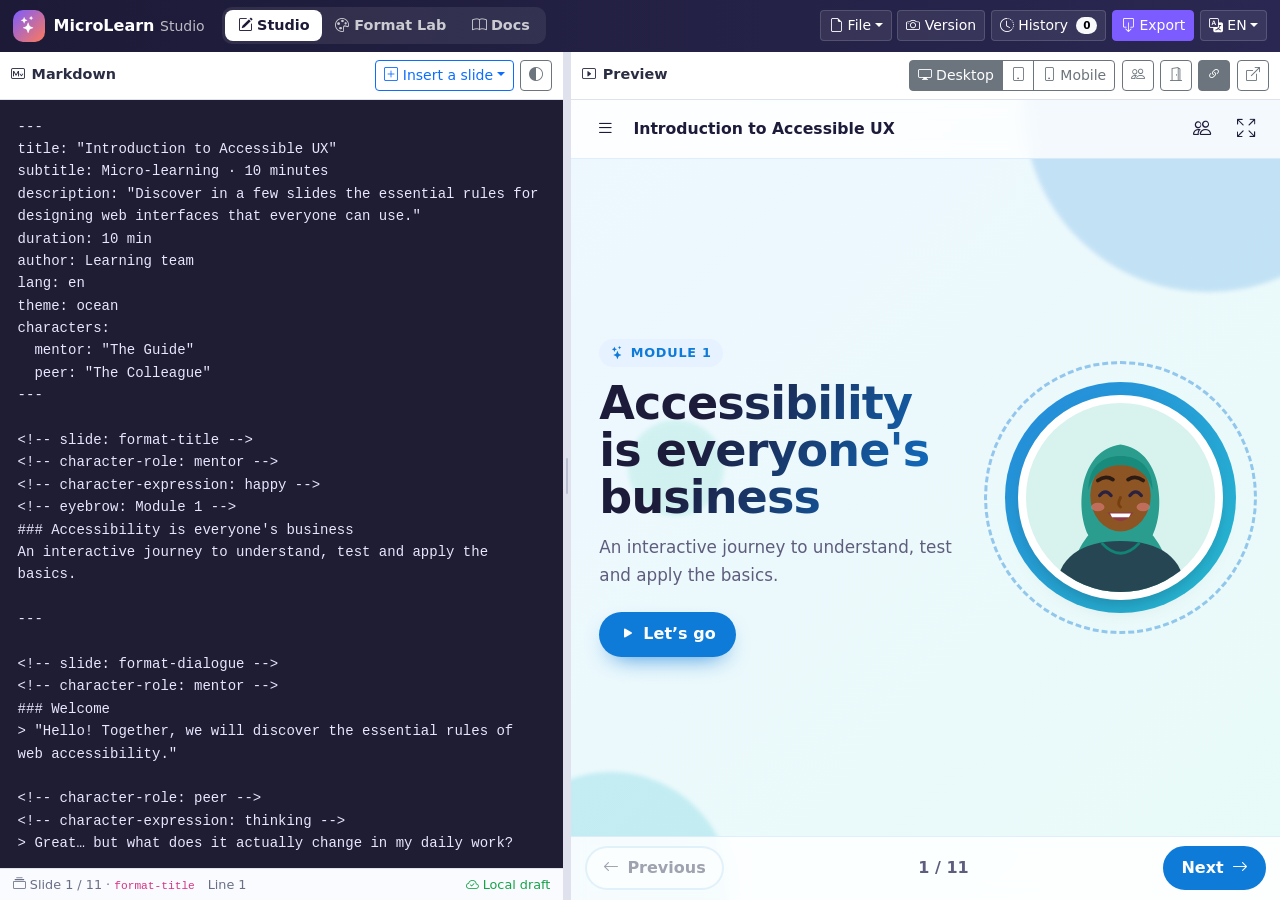
==== index.html @ c0829771 "internationalisation" ====
<!doctype html>
<html lang="fr">
<head>
  <meta charset="utf-8">
  <meta name="viewport" content="width=device-width, initial-scale=1">
  <title>MicroLearn Studio</title>
  <link rel="stylesheet" href="vendor/bootstrap/css/bootstrap.min.css">
  <link rel="stylesheet" href="vendor/bootstrap-icons/bootstrap-icons.min.css">
  <link rel="stylesheet" href="css/studio.css">
</head>
<body class="studio">

  <nav class="st-nav d-flex align-items-center">
    <a class="st-brand" href="index.html"><span class="logo"><i class="bi bi-stars"></i></span><span>MicroLearn <small class="st-hide-sm">Studio</small></span></a>
    <div class="st-spaces">
      <a href="index.html" class="active"><i class="bi bi-pencil-square"></i> <span class="st-hide-sm" data-i18n="c.studio"></span></a>
      <a href="lab.html"><i class="bi bi-palette"></i> <span class="st-hide-sm" data-i18n="c.lab"></span></a>
      <a href="docs/index.html"><i class="bi bi-book"></i> <span class="st-hide-sm" data-i18n="c.docs"></span></a>
    </div>
    <div class="st-actions">
      <div class="dropdown">
        <button class="btn btn-sm btn-st dropdown-toggle" data-bs-toggle="dropdown" aria-expanded="false"><i class="bi bi-file-earmark"></i> <span class="st-hide-sm" data-i18n="s.file"></span></button>
        <ul class="dropdown-menu dropdown-menu-end">
          <li><button class="dropdown-item" id="act-new"><i class="bi bi-file-earmark-plus me-2"></i><span data-i18n="s.new"></span></button></li>
          <li><button class="dropdown-item" id="act-open"><i class="bi bi-folder2-open me-2"></i><span data-i18n="s.open"></span></button></li>
          <li><button class="dropdown-item" id="act-sample"><i class="bi bi-lightbulb me-2"></i><span data-i18n="s.sample"></span></button></li>
          <li><hr class="dropdown-divider"></li>
          <li><button class="dropdown-item" id="act-save-md"><i class="bi bi-filetype-md me-2"></i><span data-i18n="s.downloadMd"></span></button></li>
        </ul>
      </div>
      <button class="btn btn-sm btn-st" id="act-snapshot" data-i18n-title="s.versionTitle"><i class="bi bi-camera"></i> <span class="st-hide-sm" data-i18n="s.version"></span></button>
      <button class="btn btn-sm btn-st position-relative" id="act-history" data-bs-toggle="offcanvas" data-bs-target="#history" data-i18n-title="s.historyTitle">
        <i class="bi bi-clock-history"></i> <span class="st-hide-sm" data-i18n="s.history"></span>
        <span class="badge rounded-pill text-bg-light ms-1" id="history-count">0</span>
      </button>
      <button class="btn btn-sm btn-accent" data-bs-toggle="modal" data-bs-target="#export-modal"><i class="bi bi-box-arrow-down"></i> <span class="st-hide-sm" data-i18n="s.export"></span></button>
      <div id="lang-switch"></div>
    </div>
  </nav>
  <div class="st-mobile-tabs" role="tablist">
    <button class="active" data-view="edit" role="tab" aria-selected="true"><i class="bi bi-pencil"></i> <span data-i18n="s.tabEdit"></span></button>
    <button data-view="preview" role="tab" aria-selected="false"><i class="bi bi-play-btn"></i> <span data-i18n="s.tabPreview"></span></button>
  </div>

  <main class="st-main" data-view="edit" id="main">
    <!-- ÉDITEUR -->
    <section class="st-pane st-pane-editor" data-i18n-aria="s.editorAria">
      <div class="st-pane-toolbar">
        <span class="st-pane-title"><i class="bi bi-markdown"></i> Markdown</span>
        <div class="dropdown">
          <button class="btn btn-sm btn-outline-primary dropdown-toggle" data-bs-toggle="dropdown" aria-expanded="false"><i class="bi bi-plus-square"></i> <span data-i18n="s.insert"></span></button>
          <div class="dropdown-menu dropdown-menu-end st-format-menu" id="format-menu"></div>
        </div>
        <button class="btn btn-sm btn-outline-secondary" id="act-theme" data-i18n-title="s.editorTheme" data-i18n-aria="s.editorTheme"><i class="bi bi-circle-half"></i></button>
      </div>
      <div class="st-editor-wrap">
        <textarea id="editor" class="st-code" spellcheck="false" data-i18n-aria="s.editorTextarea"></textarea>
      </div>
      <div class="st-diag" id="diag"></div>
      <div class="st-status">
        <span id="st-slide"><i class="bi bi-collection"></i> –</span>
        <span id="st-line"></span>
        <span id="st-saved" class="ms-auto"></span>
      </div>
    </section>

    <div class="st-splitter" id="splitter" role="separator" aria-orientation="vertical" data-i18n-aria="c.resize" tabindex="0"></div>

    <!-- APERÇU -->
    <section class="st-pane st-pane-preview" data-i18n-aria="c.preview">
      <div class="st-pane-toolbar">
        <span class="st-pane-title"><i class="bi bi-play-btn"></i> <span data-i18n="c.preview"></span></span>
        <div class="btn-group btn-group-sm" role="group" data-i18n-aria="c.deviceGroup">
          <input type="radio" class="btn-check" name="device" id="dev-desktop" value="desktop" checked>
          <label class="btn btn-outline-secondary" for="dev-desktop" data-i18n-title="c.deviceDesktop"><i class="bi bi-display"></i> <span class="d-none d-xl-inline" data-i18n="c.desktop"></span></label>
          <input type="radio" class="btn-check" name="device" id="dev-tablet" value="tablet">
          <label class="btn btn-outline-secondary" for="dev-tablet" data-i18n-title="c.deviceTablet"><i class="bi bi-tablet"></i></label>
          <input type="radio" class="btn-check" name="device" id="dev-mobile" value="mobile">
          <label class="btn btn-outline-secondary" for="dev-mobile" data-i18n-title="c.deviceMobile"><i class="bi bi-phone"></i> <span class="d-none d-xl-inline" data-i18n="c.mobile"></span></label>
        </div>
        <button class="btn btn-sm btn-outline-secondary" id="act-cast" data-i18n-title="s.cast" data-i18n-aria="s.cast"><i class="bi bi-people"></i></button>
        <button class="btn btn-sm btn-outline-secondary" id="act-welcome" data-i18n-title="s.welcome" data-i18n-aria="s.welcome"><i class="bi bi-door-open"></i></button>
        <input type="checkbox" class="btn-check" id="act-sync" checked autocomplete="off">
        <label class="btn btn-sm btn-outline-secondary" for="act-sync" data-i18n-title="s.sync"><i class="bi bi-link-45deg"></i></label>
        <button class="btn btn-sm btn-outline-secondary" id="act-popup" data-i18n-title="s.popup" data-i18n-aria="s.popup"><i class="bi bi-box-arrow-up-right"></i></button>
      </div>
      <div class="st-preview-area" id="preview-area" data-device="desktop">
        <div class="st-device" id="device"><iframe id="preview" src="player.html" data-i18n-title="s.iframe"></iframe></div>
        <span class="st-device-label" id="device-label"></span>
      </div>
    </section>
  </main>

  <!-- HISTORIQUE -->
  <div class="offcanvas offcanvas-end" tabindex="-1" id="history" aria-labelledby="history-title" style="--bs-offcanvas-width: 420px">
    <div class="offcanvas-header border-bottom">
      <h5 class="offcanvas-title" id="history-title"><i class="bi bi-clock-history"></i> <span data-i18n="s.historyTitle"></span></h5>
      <button type="button" class="btn-close" data-bs-dismiss="offcanvas" data-i18n-aria="c.close"></button>
    </div>
    <div class="offcanvas-body">
      <p class="small text-secondary" data-i18n="s.historyIntro"></p>
      <div id="history-list"></div>
    </div>
  </div>

  <!-- SNAPSHOT -->
  <div class="modal fade" id="snapshot-modal" tabindex="-1" aria-labelledby="snapshot-title" aria-hidden="true">
    <div class="modal-dialog modal-dialog-centered">
      <form class="modal-content" id="snapshot-form">
        <div class="modal-header"><h5 class="modal-title" id="snapshot-title"><i class="bi bi-camera"></i> <span data-i18n="s.snapTitle"></span></h5>
          <button type="button" class="btn-close" data-bs-dismiss="modal" data-i18n-aria="c.close"></button></div>
        <div class="modal-body">
          <label class="form-label" for="snapshot-label" data-i18n="s.snapLabel"></label>
          <input class="form-control" id="snapshot-label" maxlength="80" required>
          <div class="form-text" data-i18n="s.snapHelp"></div>
        </div>
        <div class="modal-footer"><button type="button" class="btn btn-light" data-bs-dismiss="modal" data-i18n="c.cancel"></button>
          <button class="btn btn-accent" type="submit"><i class="bi bi-check-lg"></i> <span data-i18n="c.save"></span></button></div>
      </form>
    </div>
  </div>

  <!-- EXPORT -->
  <div class="modal fade" id="export-modal" tabindex="-1" aria-labelledby="export-title" aria-hidden="true">
    <div class="modal-dialog modal-dialog-centered modal-lg">
      <div class="modal-content">
        <div class="modal-header"><h5 class="modal-title" id="export-title"><i class="bi bi-box-arrow-down"></i> <span data-i18n="s.exportTitle"></span></h5>
          <button type="button" class="btn-close" data-bs-dismiss="modal" data-i18n-aria="c.close"></button></div>
        <div class="modal-body">
          <div class="row g-3" role="radiogroup" data-i18n-aria="s.exportType">
            <div class="col-md-4"><input type="radio" class="btn-check" name="export-type" id="ex-zip" value="zip" checked>
              <label class="btn btn-outline-primary w-100 h-100 text-start p-3" for="ex-zip"><i class="bi bi-file-zip fs-3 d-block mb-1"></i>
              <strong data-i18n="s.exZip"></strong><br><small data-i18n="s.exZipDesc"></small></label></div>
            <div class="col-md-4"><input type="radio" class="btn-check" name="export-type" id="ex-html" value="html">
              <label class="btn btn-outline-primary w-100 h-100 text-start p-3" for="ex-html"><i class="bi bi-filetype-html fs-3 d-block mb-1"></i>
              <strong data-i18n="s.exHtml"></strong><br><small data-i18n="s.exHtmlDesc"></small></label></div>
            <div class="col-md-4"><input type="radio" class="btn-check" name="export-type" id="ex-scorm" value="scorm">
              <label class="btn btn-outline-primary w-100 h-100 text-start p-3" for="ex-scorm"><i class="bi bi-mortarboard fs-3 d-block mb-1"></i>
              <strong data-i18n="s.exScorm"></strong><br><small data-i18n="s.exScormDesc"></small></label></div>
          </div>
          <div class="alert alert-light border mt-3 mb-0 small" id="export-summary"></div>
          <div class="progress mt-3" style="height:8px" hidden id="export-progress"><div class="progress-bar progress-bar-striped progress-bar-animated" style="width:0"></div></div>
          <div id="export-msg" class="mt-2 small"></div>
        </div>
        <div class="modal-footer"><button type="button" class="btn btn-light" data-bs-dismiss="modal" data-i18n="c.close"></button>
          <button class="btn btn-accent" id="export-go"><i class="bi bi-download"></i> <span data-i18n="s.exGo"></span></button></div>
      </div>
    </div>
  </div>

  <div class="toast-container position-fixed bottom-0 end-0 p-3" id="toasts"></div>

  <script src="vendor/bootstrap/js/bootstrap.bundle.min.js"></script>
  <script src="vendor/marked/marked.min.js"></script>
  <script src="js/core/mls.js"></script>
  <script src="js/core/i18n.js"></script>
  <script src="js/studio/i18n-ui.js"></script>
  <script src="js/core/yaml.js"></script>
  <script src="js/core/template.js"></script>
  <script src="js/core/parser.js"></script>
  <script src="js/core/formats.js"></script>
  <script src="js/formats/title.js"></script>
  <script src="js/formats/content.js"></script>
  <script src="js/formats/dialogue.js"></script>
  <script src="js/formats/conseil.js"></script>
  <script src="js/formats/quiz.js"></script>
  <script src="js/formats/flashcards.js"></script>
  <script src="js/formats/timeline.js"></script>
  <script src="js/formats/hotspots.js"></script>
  <script src="js/formats/tabs.js"></script>
  <script src="assets/characters/catalog.js"></script>
  <script src="js/studio/sample.js"></script>
  <script src="js/studio/sample-en.js"></script>
  <script src="js/studio/ui.js"></script>
  <script src="js/studio/versions.js"></script>
  <script src="js/studio/zip.js"></script>
  <script src="js/studio/exporter.js"></script>
  <script src="js/studio/studio.js"></script>
</body>
</html>
---- css/studio.css ----
/* ==========================================================================
   MicroLearn — interface du Studio et du Format Lab
   ========================================================================== */
:root {
  --st-nav: #1c1a36;
  --st-nav-2: #2a2752;
  --st-accent: #7c5cff;
  --st-bg: #eef0f6;
  --st-pane: #ffffff;
  --st-border: #dfe2ec;
  --st-muted: #6b6f85;
  --st-code-bg: #1e1d33;
  --st-code-ink: #e8e6ff;
}
html, body { height: 100%; }
body.studio { display: flex; flex-direction: column; background: var(--st-bg); overflow: hidden; }

/* Barre de navigation */
.st-nav { background: linear-gradient(90deg, var(--st-nav), var(--st-nav-2)); color: #fff; padding: .45rem .8rem; gap: .5rem; flex-wrap: nowrap; }
.st-brand { display: flex; align-items: center; gap: .55rem; font-weight: 800; color: #fff; text-decoration: none; white-space: nowrap; }
.st-brand .logo { width: 32px; height: 32px; border-radius: 10px; display: grid; place-items: center;
  background: linear-gradient(135deg, #7c5cff, #ff7a59); font-size: 1.05rem; }
.st-brand small { font-weight: 500; opacity: .7; }
.st-spaces { display: flex; background: rgba(255,255,255,.08); border-radius: 10px; padding: 3px; margin-left: .6rem; }
.st-spaces a { color: rgba(255,255,255,.75); text-decoration: none; padding: .3rem .8rem; border-radius: 8px; font-size: .9rem; font-weight: 600; white-space: nowrap; }
.st-spaces a.active { background: #fff; color: var(--st-nav); }
.st-spaces a:not(.active):hover { color: #fff; background: rgba(255,255,255,.1); }
.st-actions { margin-left: auto; display: flex; gap: .35rem; align-items: center; }
.st-actions .btn { white-space: nowrap; }
.btn-st { --bs-btn-color: #fff; --bs-btn-bg: rgba(255,255,255,.08); --bs-btn-border-color: rgba(255,255,255,.15);
  --bs-btn-hover-color: #fff; --bs-btn-hover-bg: rgba(255,255,255,.18); --bs-btn-hover-border-color: rgba(255,255,255,.3);
  --bs-btn-active-bg: rgba(255,255,255,.25); --bs-btn-active-color: #fff; }
.btn-accent { --bs-btn-color: #fff; --bs-btn-bg: var(--st-accent); --bs-btn-border-color: var(--st-accent);
  --bs-btn-hover-bg: #6a48f5; --bs-btn-hover-border-color: #6a48f5; --bs-btn-hover-color: #fff; --bs-btn-active-bg: #5b3ae6; --bs-btn-active-color: #fff; }

/* Mise en page principale */
.st-main { flex: 1; min-height: 0; display: grid; grid-template-columns: var(--left, 44%) 8px 1fr; }
.st-pane { min-width: 0; min-height: 0; display: flex; flex-direction: column; background: var(--st-pane); }
.st-pane-toolbar { display: flex; align-items: center; gap: .4rem; padding: .45rem .7rem; border-bottom: 1px solid var(--st-border); flex-wrap: wrap; min-height: 48px; }
.st-pane-title { font-weight: 700; font-size: .9rem; display: flex; align-items: center; gap: .4rem; margin-right: auto; color: #2b2d42; }
.st-splitter { background: var(--st-border); cursor: col-resize; position: relative; }
.st-splitter::after { content: ""; position: absolute; left: 3px; top: 50%; width: 2px; height: 36px; margin-top: -18px; background: #b9bdd0; border-radius: 2px; }
.st-splitter:hover, .st-splitter:focus { background: #cfd3e3; outline: none; }

/* Éditeur */
.st-editor-wrap { position: relative; flex: 1; min-height: 0; display: flex; }
.st-code {
  flex: 1; width: 100%; border: 0; resize: none; outline: none; padding: 1rem 1.1rem;
  font: 14px/1.6 ui-monospace, SFMono-Regular, Menlo, Consolas, "Liberation Mono", monospace;
  background: var(--st-code-bg); color: var(--st-code-ink); caret-color: #ffb703; tab-size: 2;
}
.st-code::selection { background: rgba(124, 92, 255, .45); }
.st-code.light { background: #fbfbfe; color: #24243a; }
.st-status { display: flex; gap: .8rem; align-items: center; padding: .35rem .8rem; font-size: .8rem; color: var(--st-muted);
  border-top: 1px solid var(--st-border); background: #fafbfe; flex-wrap: wrap; }
.st-status .ok { color: #16a34a; }
.st-diag { max-height: 140px; overflow: auto; border-top: 1px solid var(--st-border); font-size: .82rem; }
.st-diag:empty { display: none; }
.st-diag button { display: flex; gap: .5rem; width: 100%; text-align: left; border: 0; background: #fff8e6; color: #7a4d00; padding: .35rem .8rem;
  border-bottom: 1px solid #f5e6bf; }
.st-diag button:hover { background: #fff0c7; }

/* Menu d'insertion de formats */
.st-format-menu { width: 340px; max-height: 70vh; overflow: auto; }
.st-format-menu .dropdown-item { white-space: normal; display: flex; gap: .7rem; align-items: flex-start; padding: .5rem .8rem; }
.st-format-menu .dropdown-item i { font-size: 1.2rem; color: var(--st-accent); margin-top: .1rem; }
.st-format-menu .dropdown-item small { display: block; color: var(--st-muted); line-height: 1.3; }

/* Aperçu */
.st-preview-area { flex: 1; min-height: 0; position: relative; overflow: hidden;
  background: radial-gradient(circle at 20% 10%, #f4f1ff, #e4e7f2); display: flex; align-items: center; justify-content: center; }
.st-device { background: #fff; transform-origin: center center; flex: none; }
.st-device iframe { display: block; width: 100%; height: 100%; border: 0; background: #fff; }
.st-preview-area[data-device="desktop"] .st-device { position: absolute; inset: 0; width: auto !important; height: auto !important; transform: none !important; }
.st-preview-area[data-device="mobile"] .st-device,
.st-preview-area[data-device="tablet"] .st-device { border: 12px solid #15142a; border-radius: 38px; box-shadow: 0 30px 60px -20px rgba(20, 10, 60, .55); overflow: hidden; box-sizing: content-box; }
.st-preview-area[data-device="tablet"] .st-device { border-radius: 26px; }
.st-device-label { position: absolute; bottom: 8px; left: 50%; transform: translateX(-50%); font-size: .75rem; color: var(--st-muted); }

/* Historique des versions */
.st-version { border: 1px solid var(--st-border); border-radius: 12px; padding: .7rem .8rem; margin-bottom: .6rem; background: #fff; }
.st-version.current { border-color: var(--st-accent); box-shadow: 0 0 0 2px rgba(124,92,255,.15); }
.st-version .meta { font-size: .78rem; color: var(--st-muted); }
.st-version .diff-add { color: #16a34a; } .st-version .diff-del { color: #dc2626; }

/* Onglets mobiles du Studio */
.st-mobile-tabs { display: none; }
@media (max-width: 991.98px) {
  .st-main { grid-template-columns: 1fr; }
  .st-splitter { display: none; }
  .st-main[data-view="edit"] .st-pane-preview { display: none; }
  .st-main[data-view="preview"] .st-pane-editor { display: none; }
  .st-mobile-tabs { display: flex; background: var(--st-nav-2); padding: 0 .5rem .45rem; gap: .3rem; }
  .st-mobile-tabs button { flex: 1; border: 0; border-radius: 8px; padding: .35rem; background: rgba(255,255,255,.08); color: #fff; font-weight: 600; }
  .st-mobile-tabs button.active { background: #fff; color: var(--st-nav); }
  .st-hide-sm { display: none !important; }
}

/* ---------------------- Format Lab ---------------------- */
.lab-main { flex: 1; min-height: 0; display: grid; grid-template-columns: 270px minmax(0, 1fr) 8px minmax(0, var(--right, 42%)); }
.lab-side { background: #f7f8fc; border-right: 1px solid var(--st-border); display: flex; flex-direction: column; min-height: 0; }
.lab-side-head { display: flex; align-items: center; gap: .3rem; padding: .6rem .7rem; border-bottom: 1px solid var(--st-border); }
.lab-list { overflow: auto; flex: 1; padding: .5rem; }
.lab-cat { font-size: .7rem; text-transform: uppercase; letter-spacing: .08em; color: var(--st-muted); font-weight: 800; margin: .7rem .4rem .3rem; }
.lab-item { width: 100%; display: flex; gap: .6rem; align-items: center; text-align: left; border: 1px solid transparent; background: none;
  padding: .45rem .55rem; border-radius: 10px; font-size: .9rem; color: #24243a; }
.lab-item i.ico { font-size: 1.1rem; color: var(--st-accent); width: 1.3rem; text-align: center; }
.lab-item:hover { background: #eceefa; }
.lab-item.active { background: #fff; border-color: var(--st-accent); box-shadow: 0 4px 12px -6px rgba(124,92,255,.5); }
.lab-item .badge { margin-left: auto; font-weight: 600; }
.lab-editor { display: flex; flex-direction: column; min-height: 0; min-width: 0; background: #fff; }
.lab-meta { padding: .7rem .9rem; border-bottom: 1px solid var(--st-border); display: grid; grid-template-columns: 1fr 1fr 140px 150px; gap: .5rem; }
.lab-meta .full { grid-column: 1 / -1; }
.lab-tabs { padding: .4rem .6rem 0; border-bottom: 1px solid var(--st-border); }
.lab-tabs .nav-link { padding: .4rem .75rem; font-size: .88rem; }
.lab-panels { flex: 1; min-height: 0; display: flex; }
.lab-panel { flex: 1; display: none; min-height: 0; }
.lab-panel.active { display: flex; }
.lab-panel .st-code { font-size: 13px; }
.lab-help { overflow: auto; padding: 1rem 1.2rem; font-size: .9rem; }
.lab-help code { background: #f0edff; color: #5b3ae6; padding: .05em .3em; border-radius: 4px; }
.lab-help pre { background: var(--st-code-bg); color: var(--st-code-ink); padding: .8rem; border-radius: 10px; font-size: .8rem; }
.lab-help table { font-size: .84rem; }
.lab-foot { display: flex; gap: .4rem; align-items: center; padding: .5rem .8rem; border-top: 1px solid var(--st-border); background: #fafbfe; flex-wrap: wrap; }
.lab-dirty { font-size: .8rem; color: #b45309; }
@media (max-width: 1199.98px) {
  .lab-main { grid-template-columns: 220px minmax(0, 1fr); grid-template-rows: minmax(0, 1fr) minmax(0, 45%); }
  .lab-main .st-splitter { display: none; }
  .lab-main .st-pane-preview { grid-column: 1 / -1; border-top: 1px solid var(--st-border); }
  .lab-meta { grid-template-columns: 1fr 1fr; }
}
@media (max-width: 767.98px) {
  .lab-main { grid-template-columns: 1fr; grid-template-rows: auto minmax(0, 1fr) minmax(0, 50%); }
  .lab-side { max-height: 160px; border-right: 0; border-bottom: 1px solid var(--st-border); }
}
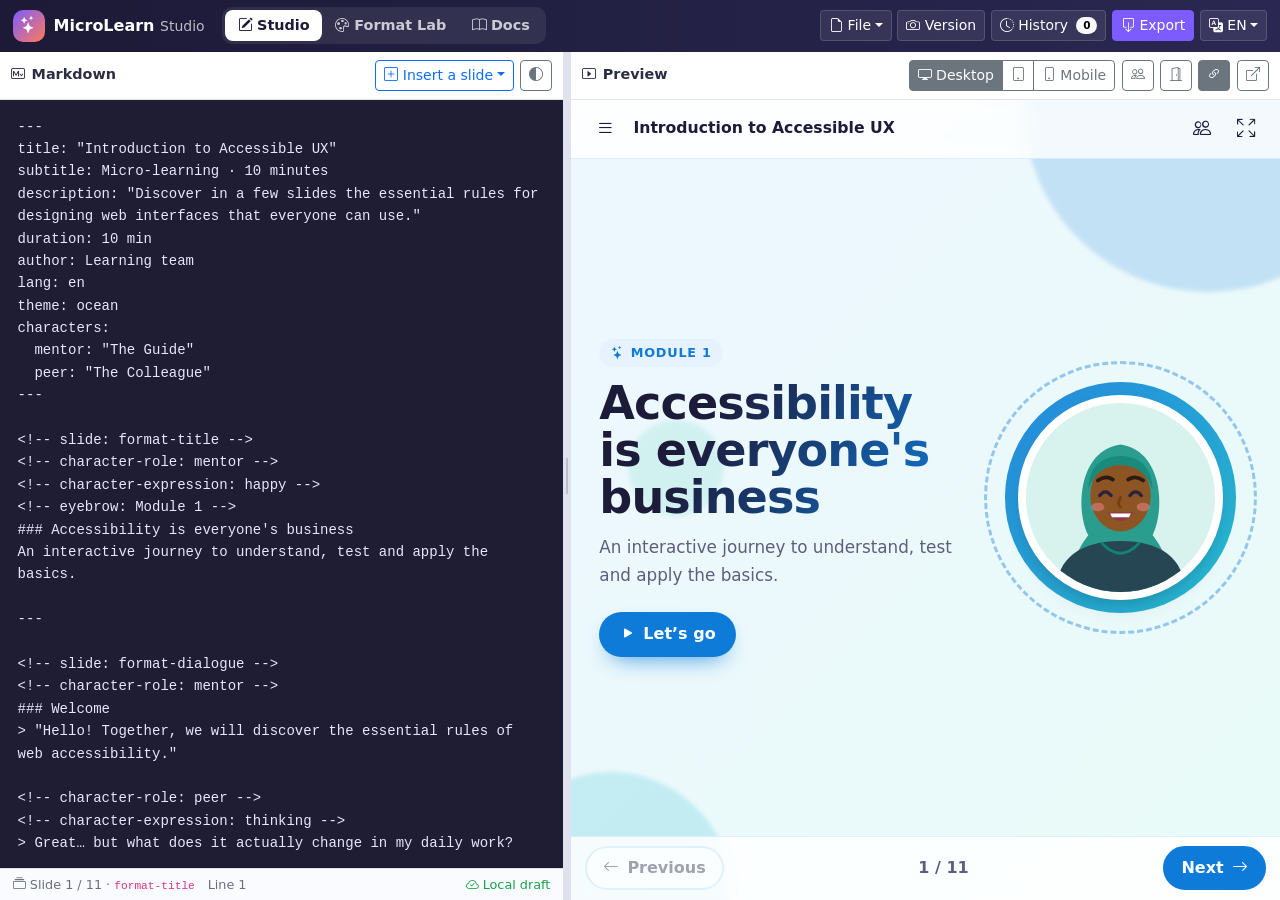
==== commit 7224e5f2: "Test nouveaux diagrammes (FR)" ====
--- a/index.html
+++ b/index.html
@@ -24,6 +24,7 @@
           <li><button class="dropdown-item" id="act-new"><i class="bi bi-file-earmark-plus me-2"></i><span data-i18n="s.new"></span></button></li>
           <li><button class="dropdown-item" id="act-open"><i class="bi bi-folder2-open me-2"></i><span data-i18n="s.open"></span></button></li>
           <li><button class="dropdown-item" id="act-sample"><i class="bi bi-lightbulb me-2"></i><span data-i18n="s.sample"></span></button></li>
+          <li><button class="dropdown-item" id="act-sample-diagrams"><i class="bi bi-diagram-3 me-2"></i><span data-i18n="s.sampleDiagrams"></span></button></li>
           <li><hr class="dropdown-divider"></li>
           <li><button class="dropdown-item" id="act-save-md"><i class="bi bi-filetype-md me-2"></i><span data-i18n="s.downloadMd"></span></button></li>
         </ul>
@@ -168,9 +169,11 @@
   <script src="js/formats/timeline.js"></script>
   <script src="js/formats/hotspots.js"></script>
   <script src="js/formats/tabs.js"></script>
+  <script src="js/formats/diagrams.js"></script>
   <script src="assets/characters/catalog.js"></script>
   <script src="js/studio/sample.js"></script>
   <script src="js/studio/sample-en.js"></script>
+  <script src="js/studio/sample-diagrams.js"></script>
   <script src="js/studio/ui.js"></script>
   <script src="js/studio/versions.js"></script>
   <script src="js/studio/zip.js"></script>
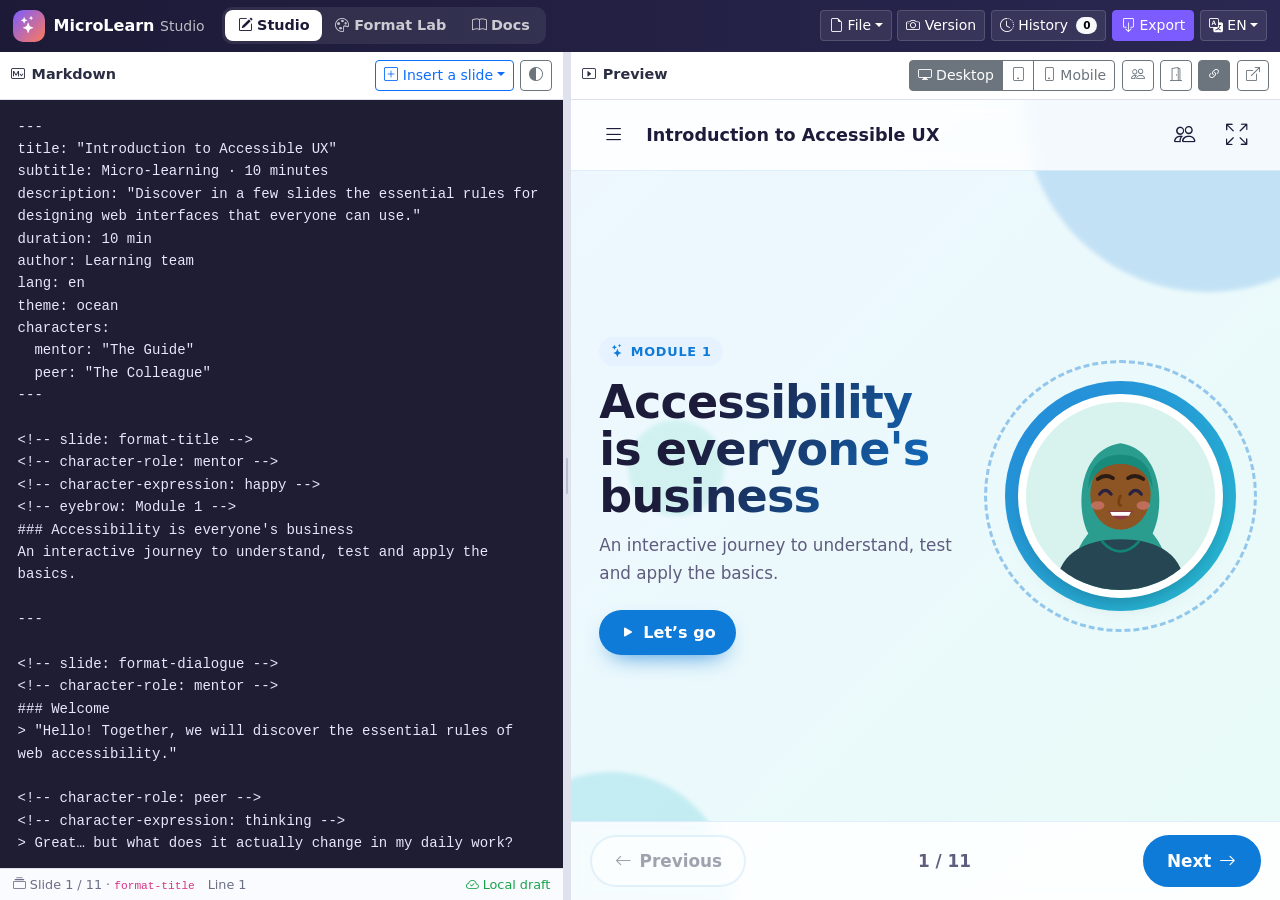
==== commit 07df099e: "test new diagrams" ====
--- a/index.html
+++ b/index.html
@@ -25,6 +25,7 @@
           <li><button class="dropdown-item" id="act-open"><i class="bi bi-folder2-open me-2"></i><span data-i18n="s.open"></span></button></li>
           <li><button class="dropdown-item" id="act-sample"><i class="bi bi-lightbulb me-2"></i><span data-i18n="s.sample"></span></button></li>
           <li><button class="dropdown-item" id="act-sample-diagrams"><i class="bi bi-diagram-3 me-2"></i><span data-i18n="s.sampleDiagrams"></span></button></li>
+          <li><button class="dropdown-item" id="act-sample-diagrams-en"><i class="bi bi-diagram-3 me-2"></i><span data-i18n="s.sampleDiagramsEn"></span></button></li>
           <li><hr class="dropdown-divider"></li>
           <li><button class="dropdown-item" id="act-save-md"><i class="bi bi-filetype-md me-2"></i><span data-i18n="s.downloadMd"></span></button></li>
         </ul>
@@ -174,6 +175,7 @@
   <script src="js/studio/sample.js"></script>
   <script src="js/studio/sample-en.js"></script>
   <script src="js/studio/sample-diagrams.js"></script>
+  <script src="js/studio/sample-diagrams-en.js"></script>
   <script src="js/studio/ui.js"></script>
   <script src="js/studio/versions.js"></script>
   <script src="js/studio/zip.js"></script>
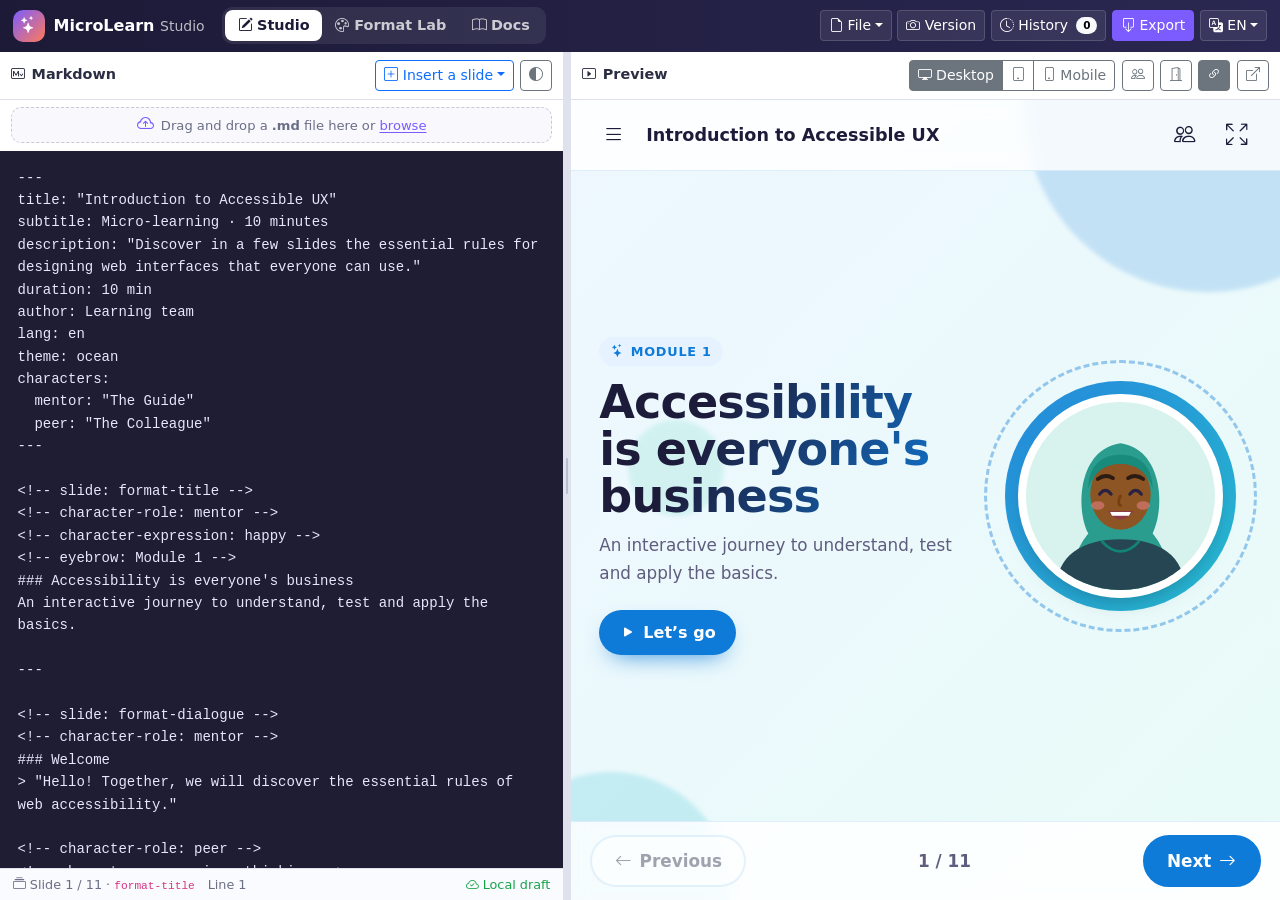
==== commit 1fff36cf: "player" ====
--- a/index.html
+++ b/index.html
@@ -4,6 +4,9 @@
   <meta charset="utf-8">
   <meta name="viewport" content="width=device-width, initial-scale=1">
   <title>MicroLearn Studio</title>
+  <meta name="description" content="Create interactive, responsive micro-learning slideshows from Markdown (quizzes, flip cards, timelines, characters, read-aloud) and export them offline or as SCORM. Créez des modules interactifs à partir de Markdown.">
+  <meta property="og:title" content="MicroLearn Studio">
+  <meta property="og:description" content="Create interactive, responsive micro-learning slideshows from Markdown (quizzes, flip cards, timelines, characters, read-aloud) and export them offline or as SCORM. Créez des modules interactifs à partir de Markdown.">
   <link rel="stylesheet" href="vendor/bootstrap/css/bootstrap.min.css">
   <link rel="stylesheet" href="vendor/bootstrap-icons/bootstrap-icons.min.css">
   <link rel="stylesheet" href="css/studio.css">
@@ -28,6 +31,9 @@
           <li><button class="dropdown-item" id="act-sample-diagrams-en"><i class="bi bi-diagram-3 me-2"></i><span data-i18n="s.sampleDiagramsEn"></span></button></li>
           <li><hr class="dropdown-divider"></li>
           <li><button class="dropdown-item" id="act-save-md"><i class="bi bi-filetype-md me-2"></i><span data-i18n="s.downloadMd"></span></button></li>
+          <li><hr class="dropdown-divider"></li>
+          <li><button class="dropdown-item" id="act-share"><i class="bi bi-mortarboard me-2"></i><span data-i18n="s.share"></span></button></li>
+          <li><a class="dropdown-item" href="view.html" target="_blank" rel="noopener"><i class="bi bi-journal-bookmark me-2"></i><span data-i18n="s.viewPage"></span></a></li>
         </ul>
       </div>
       <button class="btn btn-sm btn-st" id="act-snapshot" data-i18n-title="s.versionTitle"><i class="bi bi-camera"></i> <span class="st-hide-sm" data-i18n="s.version"></span></button>
@@ -55,7 +61,11 @@
         </div>
         <button class="btn btn-sm btn-outline-secondary" id="act-theme" data-i18n-title="s.editorTheme" data-i18n-aria="s.editorTheme"><i class="bi bi-circle-half"></i></button>
       </div>
+      <button type="button" class="st-drop" id="drop-zone" data-i18n-title="s.dropTitle">
+        <i class="bi bi-cloud-arrow-up"></i> <span data-i18n-html="s.drop"></span>
+      </button>
       <div class="st-editor-wrap">
+        <div class="st-drop-overlay" id="drop-overlay" hidden><i class="bi bi-filetype-md"></i><span data-i18n="s.dropRelease"></span></div>
         <textarea id="editor" class="st-code" spellcheck="false" data-i18n-aria="s.editorTextarea"></textarea>
       </div>
       <div class="st-diag" id="diag"></div>
@@ -176,6 +186,7 @@
   <script src="js/studio/sample-en.js"></script>
   <script src="js/studio/sample-diagrams.js"></script>
   <script src="js/studio/sample-diagrams-en.js"></script>
+  <script src="js/core/share.js"></script>
   <script src="js/studio/ui.js"></script>
   <script src="js/studio/versions.js"></script>
   <script src="js/studio/zip.js"></script>
--- a/css/studio.css
+++ b/css/studio.css
@@ -44,6 +44,16 @@
 
 /* Éditeur */
 .st-editor-wrap { position: relative; flex: 1; min-height: 0; display: flex; }
+/* Zone de dépôt d'un fichier .md */
+.st-drop { display: flex; align-items: center; justify-content: center; gap: .45rem; margin: .45rem .7rem; padding: .4rem .7rem;
+  border: 1.5px dashed #c6c9da; border-radius: 10px; background: #f8f8fd; color: var(--st-muted); font-size: .82rem; line-height: 1.3; }
+.st-drop i { font-size: 1.05rem; color: var(--st-accent); }
+.st-drop u { color: var(--st-accent); text-underline-offset: 2px; }
+.st-drop:hover, .st-drop:focus-visible, .st-drop.is-over { border-color: var(--st-accent); background: #f1edff; color: #3b2f86; }
+.st-drop-overlay { position: absolute; inset: 0; z-index: 3; display: flex; flex-direction: column; align-items: center; justify-content: center; gap: .5rem;
+  background: rgba(124, 92, 255, .9); color: #fff; font-weight: 700; font-size: 1.05rem; border: 3px dashed #fff; border-radius: 6px; pointer-events: none; }
+.st-drop-overlay i { font-size: 2.6rem; }
+.st-drop-overlay[hidden] { display: none; }
 .st-code {
   flex: 1; width: 100%; border: 0; resize: none; outline: none; padding: 1rem 1.1rem;
   font: 14px/1.6 ui-monospace, SFMono-Regular, Menlo, Consolas, "Liberation Mono", monospace;
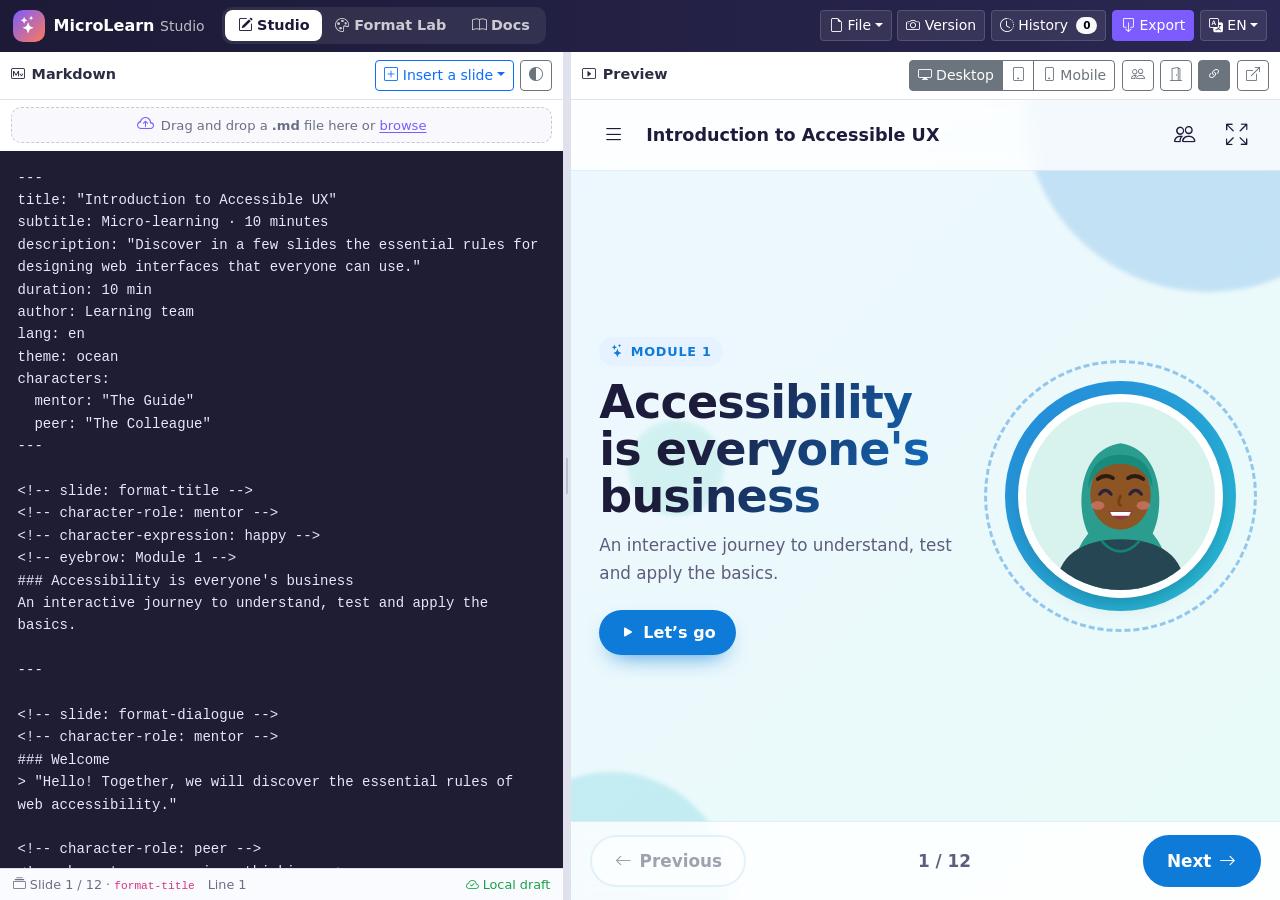
==== commit 43c06b2b: "Réglages d'en-tête du lecteur et dialogues façon messagerie Lot 1 : jobs (métiers des personnages, s" ====
--- a/index.html
+++ b/index.html
@@ -174,6 +174,7 @@
   <script src="js/formats/title.js"></script>
   <script src="js/formats/content.js"></script>
   <script src="js/formats/dialogue.js"></script>
+  <script src="js/formats/sms.js"></script>
   <script src="js/formats/conseil.js"></script>
   <script src="js/formats/quiz.js"></script>
   <script src="js/formats/flashcards.js"></script>
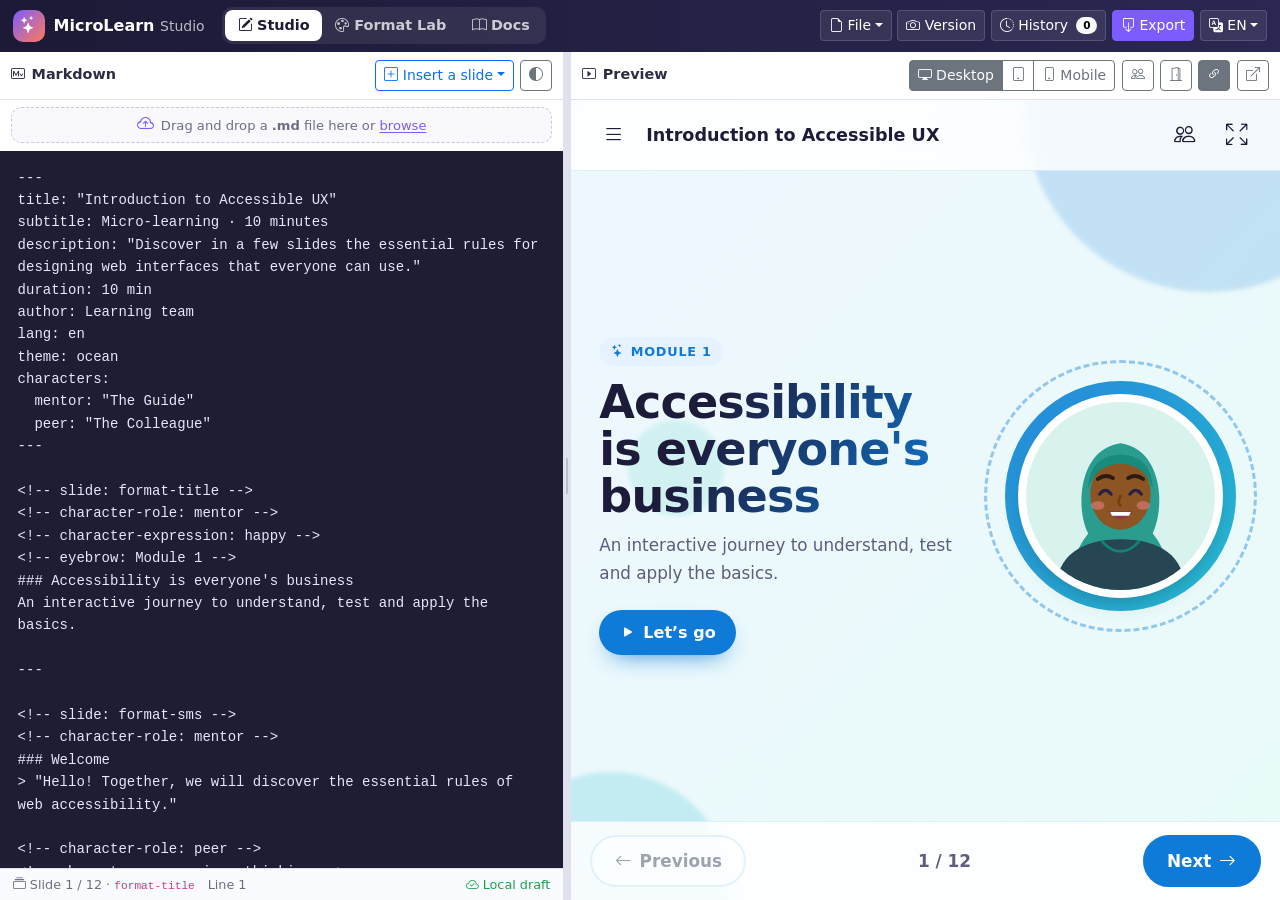
==== commit f6b8629c: "Version espagnole : interface, cours d'exemple, documentation et README - Interface ES (Studio, Form" ====
--- a/index.html
+++ b/index.html
@@ -33,6 +33,7 @@
           <li><button class="dropdown-item" id="act-save-md"><i class="bi bi-filetype-md me-2"></i><span data-i18n="s.downloadMd"></span></button></li>
           <li><hr class="dropdown-divider"></li>
           <li><button class="dropdown-item" id="act-share"><i class="bi bi-mortarboard me-2"></i><span data-i18n="s.share"></span></button></li>
+          <li><button class="dropdown-item" id="act-short"><i class="bi bi-123 me-2"></i><span data-i18n="s.shortLink"></span></button></li>
           <li><a class="dropdown-item" href="view.html" target="_blank" rel="noopener"><i class="bi bi-journal-bookmark me-2"></i><span data-i18n="s.viewPage"></span></a></li>
         </ul>
       </div>
@@ -175,6 +176,8 @@
   <script src="js/formats/content.js"></script>
   <script src="js/formats/dialogue.js"></script>
   <script src="js/formats/sms.js"></script>
+  <script src="js/formats/prenom.js"></script>
+  <script src="js/formats/menu.js"></script>
   <script src="js/formats/conseil.js"></script>
   <script src="js/formats/quiz.js"></script>
   <script src="js/formats/flashcards.js"></script>
@@ -185,6 +188,7 @@
   <script src="assets/characters/catalog.js"></script>
   <script src="js/studio/sample.js"></script>
   <script src="js/studio/sample-en.js"></script>
+  <script src="js/studio/sample-es.js"></script>
   <script src="js/studio/sample-diagrams.js"></script>
   <script src="js/studio/sample-diagrams-en.js"></script>
   <script src="js/core/share.js"></script>
